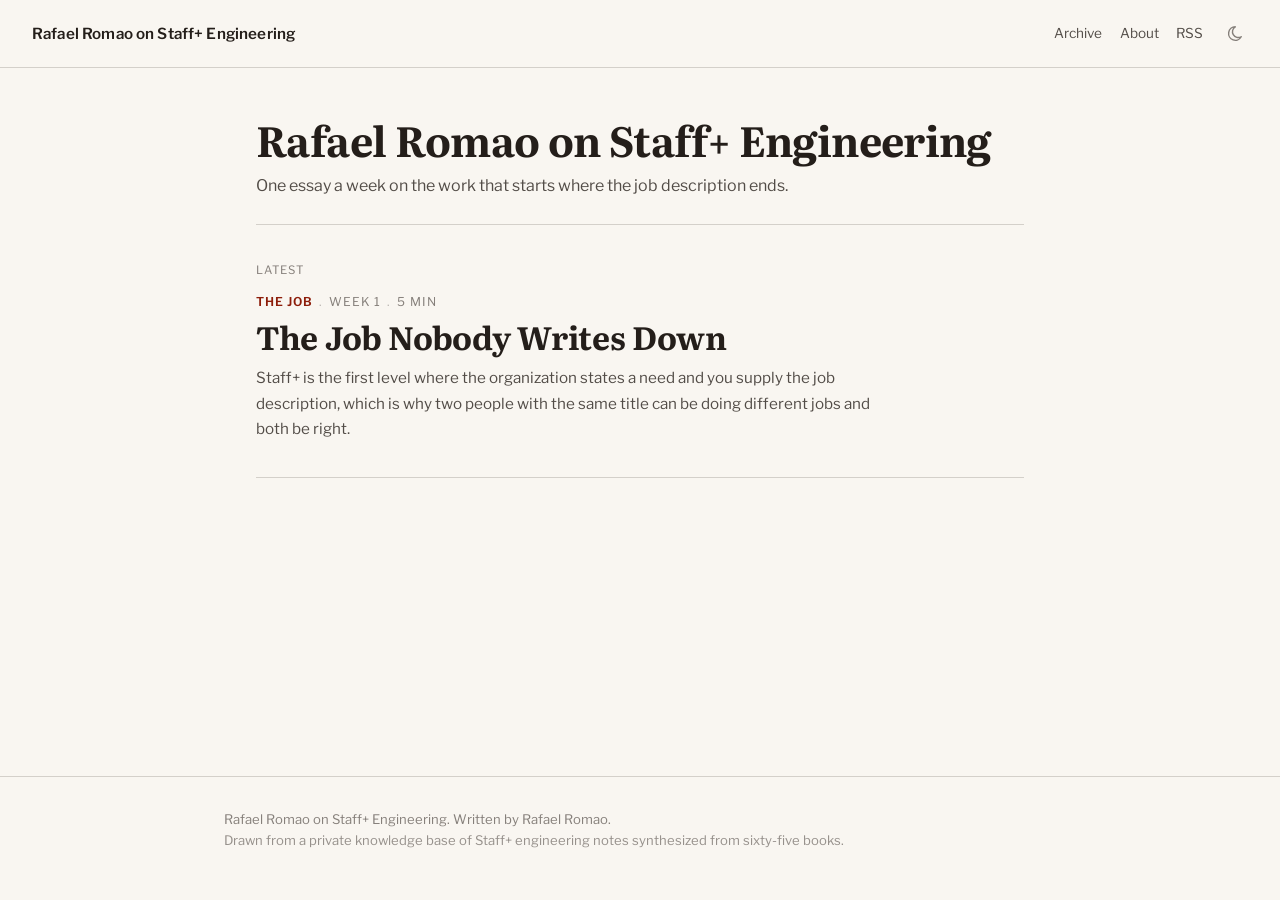
==== blog/index.html @ dcf48ba0 "Blog: publish what is due on 2026-09-22" ====
<!doctype html>
<html lang="en">
<head>
<meta charset="utf-8">
<meta name="viewport" content="width=device-width, initial-scale=1, viewport-fit=cover">
<meta name="color-scheme" content="light dark">
<meta name="theme-color" content="#f9f7f2">
<title>Rafael Romao on Staff+ Engineering</title>
<meta name="description" content="One essay a week on the work that starts where the job description ends.">
<meta name="author" content="Rafael Romao">
<link rel="canonical" href="https://rafaelromao.github.io/blog/">
<meta property="og:type" content="website">
<meta property="og:site_name" content="Rafael Romao on Staff+ Engineering">
<meta property="og:title" content="Rafael Romao on Staff+ Engineering">
<meta property="og:description" content="One essay a week on the work that starts where the job description ends.">
<meta property="og:url" content="https://rafaelromao.github.io/blog/">
<meta name="twitter:card" content="summary_large_image">
<meta name="twitter:title" content="Rafael Romao on Staff+ Engineering">
<meta name="twitter:description" content="One essay a week on the work that starts where the job description ends.">
<link rel="alternate" type="application/rss+xml" title="Rafael Romao on Staff+ Engineering" href="https://rafaelromao.github.io/blog/rss.xml">
<link rel="icon" href="data:image/svg+xml,%3Csvg xmlns='http://www.w3.org/2000/svg' viewBox='0 0 32 32'%3E%3Crect width='32' height='32' rx='6' fill='%23a8452c'/%3E%3Ctext x='16' y='22' text-anchor='middle' font-family='Georgia,serif' font-size='18' fill='%23fbf7ef'%3ER%3C/text%3E%3C/svg%3E">
<link rel="preconnect" href="https://fonts.googleapis.com">
<link rel="preconnect" href="https://fonts.gstatic.com" crossorigin>
<link href="https://fonts.googleapis.com/css2?family=Literata:ital,opsz,wght@0,7..72,400..700;1,7..72,400..700&family=Libre+Franklin:wght@400;500;600&display=swap" rel="stylesheet">
<link rel="stylesheet" href="blog.css">
<script>
  (function () {
    try {
      var t = localStorage.getItem("kb-theme");
      if (t === "dark" || t === "light") document.documentElement.dataset.theme = t;
    } catch (e) {}
  })();
</script>
<script type="application/ld+json">{"@context": "https://schema.org", "@type": "Blog", "name": "Rafael Romao on Staff+ Engineering", "description": "One essay a week on the work that starts where the job description ends.", "url": "https://rafaelromao.github.io/blog/", "author": {"@type": "Person", "name": "Rafael Romao", "url": "https://www.linkedin.com/in/rafaelromao/"}}</script>
</head>
<body>
<a class="skip" href="#main">Skip to content</a>
<header class="masthead">
  <a class="masthead-title" href="./">Rafael Romao on Staff+ Engineering</a>
  <nav class="masthead-nav" aria-label="Sections">
    <a href="archive/">Archive</a>
    <a href="about/">About</a>
    <a href="https://rafaelromao.github.io/blog/rss.xml">RSS</a>
    <button class="theme-btn" id="theme-btn" type="button" aria-label="Switch theme">
      <svg viewBox="0 0 24 24" width="19" height="19" aria-hidden="true"><path d="M13 3.5a8.5 8.5 0 1 0 7.5 12.6A7 7 0 0 1 13 3.5z" stroke="currentColor" stroke-width="1.8" fill="none" stroke-linejoin="round"/></svg>
    </button>
  </nav>
</header>
<main id="main" tabindex="-1">
<section class="hero">
  <h1>Rafael Romao on Staff+ Engineering</h1>
  <p class="tagline">One essay a week on the work that starts where the job description ends.</p>
</section>
<section class="latest">
  <p class="eyebrow">Latest</p>
  <a class="latest-link" href="the-job-nobody-writes-down/">
    <p class="card-meta"><span class="track">The Job</span><span class="dot">.</span>Week 1<span class="dot">.</span>5 min</p>
    <h2>The Job Nobody Writes Down</h2>
    <p class="card-summary">Staff+ is the first level where the organization states a need and you supply the job description, which is why two people with the same title can be doing different jobs and both be right.</p>
  </a>
</section>

</main>
<footer class="site-foot">
  <p>Rafael Romao on Staff+ Engineering. Written by Rafael Romao.</p>
  <p class="foot-note">Drawn from a private knowledge base of Staff+ engineering notes synthesized from sixty-five books.</p>
</footer>
<script>
  (function () {
    var btn = document.getElementById("theme-btn");
    if (!btn) return;
    btn.addEventListener("click", function () {
      var root = document.documentElement;
      var dark = root.dataset.theme
        ? root.dataset.theme === "dark"
        : matchMedia("(prefers-color-scheme: dark)").matches;
      root.dataset.theme = dark ? "light" : "dark";
      try { localStorage.setItem("kb-theme", root.dataset.theme); } catch (e) {}
    });
  })();
</script>
</body>
</html>
---- blog/blog.css ----
/* Public blog. Shares the knowledge base's design system: paper and rust in light,
   Tokyo Night in dark, Literata for reading and Libre Franklin for apparatus.
   Mobile-first. No framework, no build step beyond the copy into public/. */

:root {
  --paper: oklch(0.975 0.008 85);
  --paper-2: oklch(0.955 0.010 85);
  --paper-3: oklch(0.925 0.012 85);
  --ink: oklch(0.24 0.012 60);
  --ink-2: oklch(0.42 0.012 60);
  --ink-3: oklch(0.60 0.010 60);
  --rule: oklch(0.86 0.010 80);
  --accent: oklch(0.50 0.16 32);
  --accent-ink: oklch(0.42 0.15 32);
  --accent-wash: oklch(0.94 0.035 40);

  --font-read: "Literata", Georgia, "Iowan Old Style", "Times New Roman", serif;
  --font-ui: "Libre Franklin", system-ui, -apple-system, "Segoe UI", Roboto, sans-serif;
  --font-code: ui-monospace, "SF Mono", Menlo, Consolas, "Liberation Mono", monospace;

  --measure: 40rem;
  --wide: 52rem;
  --ease: cubic-bezier(0.16, 1, 0.3, 1);
  --dur: 150ms;

  color-scheme: light;
}

@media (prefers-color-scheme: dark) {
  :root:not([data-theme="light"]) {
    --paper: #1a1b26;
    --paper-2: #16161e;
    --paper-3: #24283b;
    --ink: #c0caf5;
    --ink-2: #a9b1d6;
    --ink-3: #737aa2;
    --rule: #2f3549;
    --accent: #7aa2f7;
    --accent-ink: #7dcfff;
    --accent-wash: #283457;
    color-scheme: dark;
  }
}
:root[data-theme="dark"] {
  --paper: #1a1b26;
  --paper-2: #16161e;
  --paper-3: #24283b;
  --ink: #c0caf5;
  --ink-2: #a9b1d6;
  --ink-3: #737aa2;
  --rule: #2f3549;
  --accent: #7aa2f7;
  --accent-ink: #7dcfff;
  --accent-wash: #283457;
  color-scheme: dark;
}

@media (prefers-reduced-motion: reduce) { :root { --dur: 0ms; } }

/* ---------- base ---------- */
*, *::before, *::after { box-sizing: border-box; }
html { -webkit-text-size-adjust: 100%; }
body {
  margin: 0;
  background: var(--paper);
  color: var(--ink);
  font-family: var(--font-read);
  font-size: 1.0625rem;
  line-height: 1.65;
  font-kerning: normal;
  font-optical-sizing: auto;
  min-height: 100dvh;
  display: flex;
  flex-direction: column;
}
a { color: var(--accent); text-decoration: none; }
a:hover { color: var(--accent-ink); }
::selection { background: var(--accent-wash); color: var(--ink); }
:focus-visible { outline: 2px solid var(--accent); outline-offset: 2px; border-radius: 2px; }
img { max-width: 100%; height: auto; }

.skip {
  position: absolute; left: -9999px; top: 0; z-index: 20;
  background: var(--paper-2); color: var(--ink);
  padding: 0.6rem 1rem; font-family: var(--font-ui); border: 1px solid var(--rule);
}
.skip:focus { left: 0.5rem; top: 0.5rem; }

/* ---------- masthead ---------- */
.masthead {
  display: flex; align-items: center; gap: 1rem; flex-wrap: wrap;
  padding: 1.1rem 1.25rem;
  border-bottom: 1px solid var(--rule);
  font-family: var(--font-ui);
}
.masthead-title {
  font-weight: 600; font-size: 0.95rem; letter-spacing: 0.01em;
  color: var(--ink); margin-right: auto;
}
.masthead-title:hover { color: var(--accent); }
.masthead-nav { display: flex; align-items: center; gap: 1.1rem; font-size: 0.85rem; }
.masthead-nav a { color: var(--ink-2); }
.masthead-nav a:hover { color: var(--accent); }
.theme-btn {
  display: inline-flex; align-items: center; justify-content: center;
  background: none; border: 0; padding: 0.25rem; cursor: pointer;
  color: var(--ink-3); border-radius: 4px;
}
.theme-btn:hover { color: var(--accent); }

main { flex: 1 0 auto; width: 100%; max-width: var(--wide); margin: 0 auto; padding: 0 1.25rem; }

/* ---------- front page ---------- */
.hero { padding: 3rem 0 1.5rem; border-bottom: 1px solid var(--rule); }
.hero h1 { font-size: clamp(1.9rem, 5vw, 2.6rem); line-height: 1.15; margin: 0 0 0.6rem; letter-spacing: -0.015em; }
.tagline { font-family: var(--font-ui); color: var(--ink-2); font-size: 1rem; margin: 0; max-width: var(--measure); }
.empty { font-family: var(--font-ui); color: var(--ink-3); padding: 2.5rem 0; }

.eyebrow {
  font-family: var(--font-ui); font-size: 0.72rem; text-transform: uppercase;
  letter-spacing: 0.09em; color: var(--ink-3); margin: 0 0 0.75rem;
}
.latest { padding: 2.25rem 0; border-bottom: 1px solid var(--rule); }
.latest-link { display: block; color: inherit; }
.latest-link h2 {
  font-size: clamp(1.5rem, 4vw, 2rem); line-height: 1.2; margin: 0.35rem 0 0.6rem;
  letter-spacing: -0.01em; color: var(--ink);
}
.latest-link:hover h2 { color: var(--accent); }

.card-meta, .post-meta {
  font-family: var(--font-ui); font-size: 0.76rem; color: var(--ink-3);
  text-transform: uppercase; letter-spacing: 0.07em; margin: 0;
}
.track { color: var(--accent-ink); font-weight: 600; }
.dot { padding: 0 0.5em; opacity: 0.55; }
.card-summary { font-family: var(--font-ui); color: var(--ink-2); margin: 0; font-size: 0.95rem; max-width: var(--measure); }

.listing { padding: 2rem 0; }
.listing-head {
  font-family: var(--font-ui); font-size: 0.78rem; text-transform: uppercase;
  letter-spacing: 0.09em; color: var(--ink-3); font-weight: 600;
  margin: 0 0 1rem; padding-bottom: 0.5rem; border-bottom: 1px solid var(--rule);
}
.cards { list-style: none; margin: 0; padding: 0; display: grid; gap: 1.75rem; }
.card-link { display: block; color: inherit; }
.card-title { font-size: 1.2rem; line-height: 1.3; margin: 0.3rem 0 0.4rem; color: var(--ink); }
.card-link:hover .card-title { color: var(--accent); }
.more { font-family: var(--font-ui); font-size: 0.9rem; margin: 1.75rem 0 0; }

/* ---------- article ---------- */
.post { padding: 2.5rem 0 1rem; }
.post-head { max-width: var(--measure); }
.post-head h1 {
  font-size: clamp(1.8rem, 5vw, 2.5rem); line-height: 1.15;
  margin: 0.5rem 0 0.75rem; letter-spacing: -0.015em;
}
.deck {
  font-family: var(--font-ui); font-size: 1.075rem; line-height: 1.5;
  color: var(--ink-2); margin: 0 0 1.25rem;
}
.byline {
  font-family: var(--font-ui); font-size: 0.8rem; color: var(--ink-3);
  margin: 0; padding-bottom: 1.5rem; border-bottom: 1px solid var(--rule);
}
/* Present only when the article has been published on LinkedIn as well. */
.byline a.also {
  color: var(--ink-2); text-decoration: underline;
  text-decoration-color: var(--rule); text-underline-offset: 0.15em;
}
.byline a.also:hover { color: var(--accent); text-decoration-color: currentColor; }
@media (pointer: coarse) { .byline a.also { display: inline-block; padding: 0.6rem 0; } }

.toc {
  font-family: var(--font-ui); font-size: 0.875rem;
  margin: 1.75rem 0; padding: 1rem 1.25rem;
  background: var(--paper-2); border: 1px solid var(--rule); border-radius: 6px;
  max-width: var(--measure);
}
.toc-head {
  margin: 0 0 0.5rem; font-size: 0.72rem; text-transform: uppercase;
  letter-spacing: 0.08em; color: var(--ink-3);
}
.toc ol { margin: 0; padding-left: 1.1rem; }
.toc li { margin: 0.3rem 0; }
.toc a { color: var(--ink-2); }
.toc a:hover { color: var(--accent); }

.prose { max-width: var(--measure); }
.prose > * { margin-inline: 0; }
.prose p { margin: 0 0 1.35rem; }
.prose h2 {
  font-size: 1.45rem; line-height: 1.25; letter-spacing: -0.01em;
  margin: 2.75rem 0 0.9rem; scroll-margin-top: 1.5rem;
}
.prose h3 { font-size: 1.15rem; line-height: 1.3; margin: 2rem 0 0.7rem; scroll-margin-top: 1.5rem; }
.prose h4 { font-size: 1rem; font-family: var(--font-ui); margin: 1.6rem 0 0.5rem; }
.prose ul, .prose ol { margin: 0 0 1.35rem; padding-left: 1.35rem; }
.prose li { margin: 0.45rem 0; }
.prose li > ul, .prose li > ol { margin: 0.45rem 0 0; }
.prose strong { font-weight: 650; }
.prose hr { border: 0; border-top: 1px solid var(--rule); margin: 2.5rem 0; }

.prose code {
  font-family: var(--font-code); font-size: 0.875em;
  background: var(--paper-3); padding: 0.12em 0.34em; border-radius: 3px;
}
.prose pre {
  background: var(--paper-2); border: 1px solid var(--rule); border-radius: 6px;
  padding: 1rem 1.1rem; overflow-x: auto; margin: 0 0 1.35rem;
  font-size: 0.875rem; line-height: 1.55;
}
.prose pre code { background: none; padding: 0; font-size: inherit; }

.prose blockquote {
  margin: 0 0 1.35rem; padding: 0.2rem 0 0.2rem 1.15rem;
  border-left: 3px solid var(--rule); color: var(--ink-2); font-style: italic;
}
.prose blockquote p:last-child { margin-bottom: 0; }

.callout {
  display: block; margin: 0 0 1.35rem; padding: 1rem 1.15rem;
  background: var(--paper-2); border: 1px solid var(--rule);
  border-left: 3px solid var(--accent); border-radius: 0 6px 6px 0;
  font-family: var(--font-ui); font-size: 0.95rem;
}
.callout p { margin: 0 0 0.7rem; }
.callout p:last-child { margin-bottom: 0; }
.callout-title {
  font-weight: 600; font-size: 0.78rem; text-transform: uppercase;
  letter-spacing: 0.07em; color: var(--accent-ink);
}
.callout ul, .callout ol { margin: 0.5rem 0 0; padding-left: 1.2rem; }

.note-ref { font-style: italic; color: var(--ink-2); }

.table-wrap { overflow-x: auto; margin: 0 0 1.35rem; }
.prose table {
  border-collapse: collapse; width: 100%;
  font-family: var(--font-ui); font-size: 0.9rem;
}
.prose th, .prose td {
  border-bottom: 1px solid var(--rule); padding: 0.6rem 0.8rem;
  text-align: left; vertical-align: top;
}
.prose th {
  font-weight: 600; font-size: 0.76rem; text-transform: uppercase;
  letter-spacing: 0.06em; color: var(--ink-3); border-bottom-color: var(--ink-3);
}
.prose tbody tr:last-child td { border-bottom: 0; }

/* ---------- apparatus ---------- */
.tags {
  list-style: none; display: flex; flex-wrap: wrap; gap: 0.5rem;
  margin: 2.5rem 0 0; padding: 0; max-width: var(--measure);
}
.tags li {
  font-family: var(--font-ui); font-size: 0.74rem; color: var(--ink-3);
  border: 1px solid var(--rule); border-radius: 999px; padding: 0.2rem 0.65rem;
}
.apparatus {
  max-width: var(--measure); margin: 2.25rem 0 0;
  padding-top: 1.5rem; border-top: 1px solid var(--rule);
  font-family: var(--font-ui);
}
.apparatus h2 {
  font-size: 0.78rem; text-transform: uppercase; letter-spacing: 0.09em;
  color: var(--ink-3); font-weight: 600; margin: 0 0 0.75rem;
}
.apparatus-note { font-size: 0.85rem; color: var(--ink-3); margin: 0 0 0.75rem; }
.note-list, .source-list { list-style: none; margin: 0; padding: 0; font-size: 0.9rem; color: var(--ink-2); }
.note-list li, .source-list li { padding: 0.25rem 0; }
.source-list li { font-style: italic; }

.prevnext {
  display: grid; gap: 1rem; max-width: var(--measure);
  margin: 3rem 0 1rem; padding-top: 1.5rem; border-top: 1px solid var(--rule);
  font-family: var(--font-ui);
}
@media (min-width: 34rem) { .prevnext { grid-template-columns: 1fr 1fr; } }
.pn { font-size: 0.95rem; line-height: 1.35; color: var(--ink); }
.pn span {
  display: block; font-size: 0.72rem; text-transform: uppercase;
  letter-spacing: 0.08em; color: var(--ink-3); margin-bottom: 0.3rem;
}
.pn:hover { color: var(--accent); }
.pn.next { text-align: left; }
@media (min-width: 34rem) { .pn.next { text-align: right; } }

/* ---------- footer ---------- */
.site-foot {
  flex: 0 0 auto; margin-top: 3rem; padding: 2rem 1.25rem 3rem;
  border-top: 1px solid var(--rule);
  font-family: var(--font-ui); font-size: 0.82rem; color: var(--ink-3);
}
.site-foot p { margin: 0 auto; max-width: var(--wide); }
.foot-note { margin-top: 0.4rem; opacity: 0.85; }

@media (min-width: 48rem) {
  .masthead { padding: 1.25rem 2rem; }
  main { padding: 0 2rem; }
  .site-foot { padding: 2rem 2rem 3rem; }
  .cards { gap: 2rem; }
}
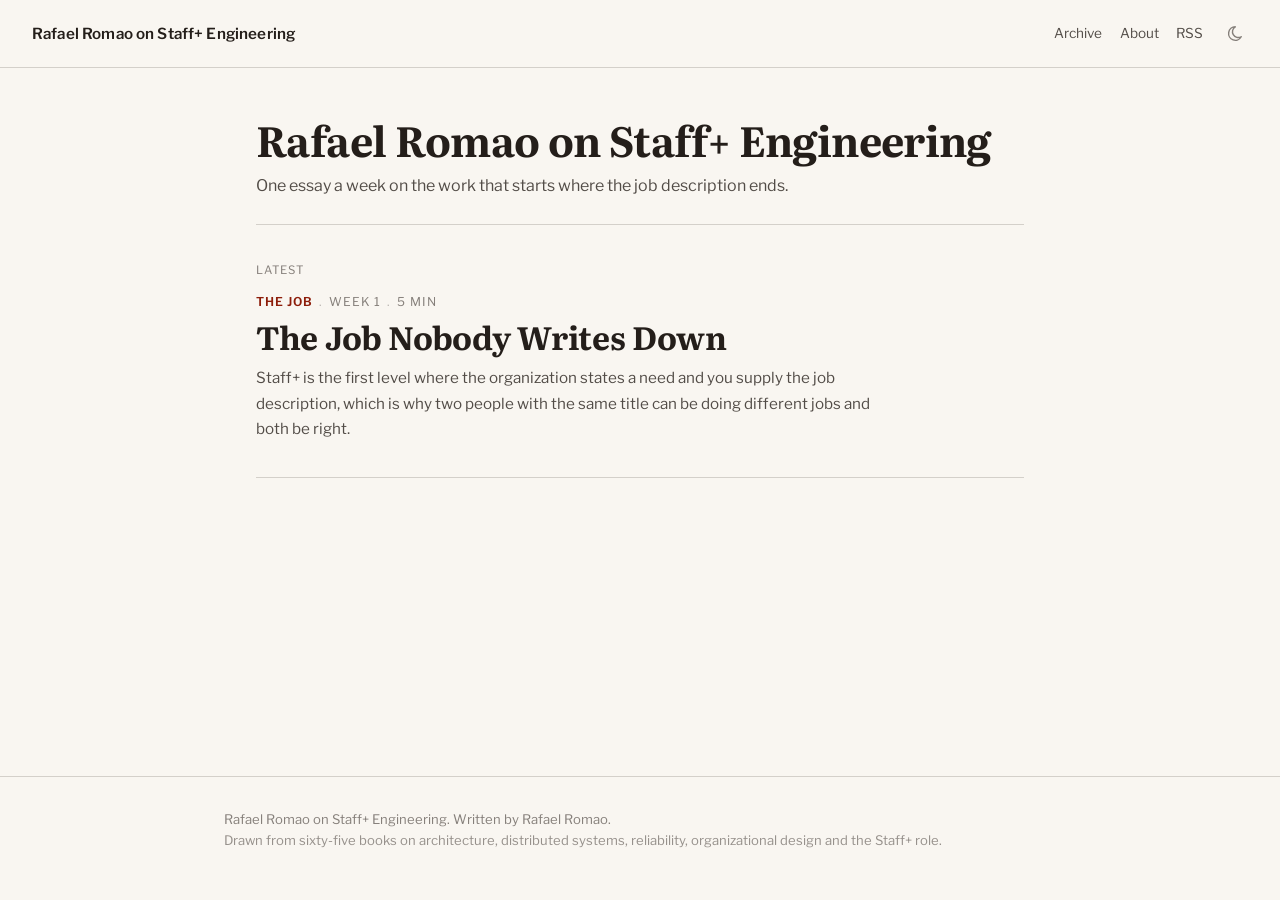
==== commit ed446cd7: "Blog: publish what is due on 2026-09-22" ====
--- a/blog/index.html
+++ b/blog/index.html
@@ -63,7 +63,7 @@
 </main>
 <footer class="site-foot">
   <p>Rafael Romao on Staff+ Engineering. Written by Rafael Romao.</p>
-  <p class="foot-note">Drawn from a private knowledge base of Staff+ engineering notes synthesized from sixty-five books.</p>
+  <p class="foot-note">Drawn from sixty-five books on architecture, distributed systems, reliability, organizational design and the Staff+ role.</p>
 </footer>
 <script>
   (function () {
--- a/blog/blog.css
+++ b/blog/blog.css
@@ -1,4 +1,4 @@
-/* Public blog. Shares the knowledge base's design system: paper and rust in light,
+/* Public blog. Shares the reader's design system: paper and rust in light,
    Tokyo Night in dark, Literata for reading and Libre Franklin for apparatus.
    Mobile-first. No framework, no build step beyond the copy into public/. */
 
@@ -267,9 +267,8 @@
   font-size: 0.78rem; text-transform: uppercase; letter-spacing: 0.09em;
   color: var(--ink-3); font-weight: 600; margin: 0 0 0.75rem;
 }
-.apparatus-note { font-size: 0.85rem; color: var(--ink-3); margin: 0 0 0.75rem; }
-.note-list, .source-list { list-style: none; margin: 0; padding: 0; font-size: 0.9rem; color: var(--ink-2); }
-.note-list li, .source-list li { padding: 0.25rem 0; }
+.source-list { list-style: none; margin: 0; padding: 0; font-size: 0.9rem; color: var(--ink-2); }
+.source-list li { padding: 0.25rem 0; }
 .source-list li { font-style: italic; }
 
 .prevnext {
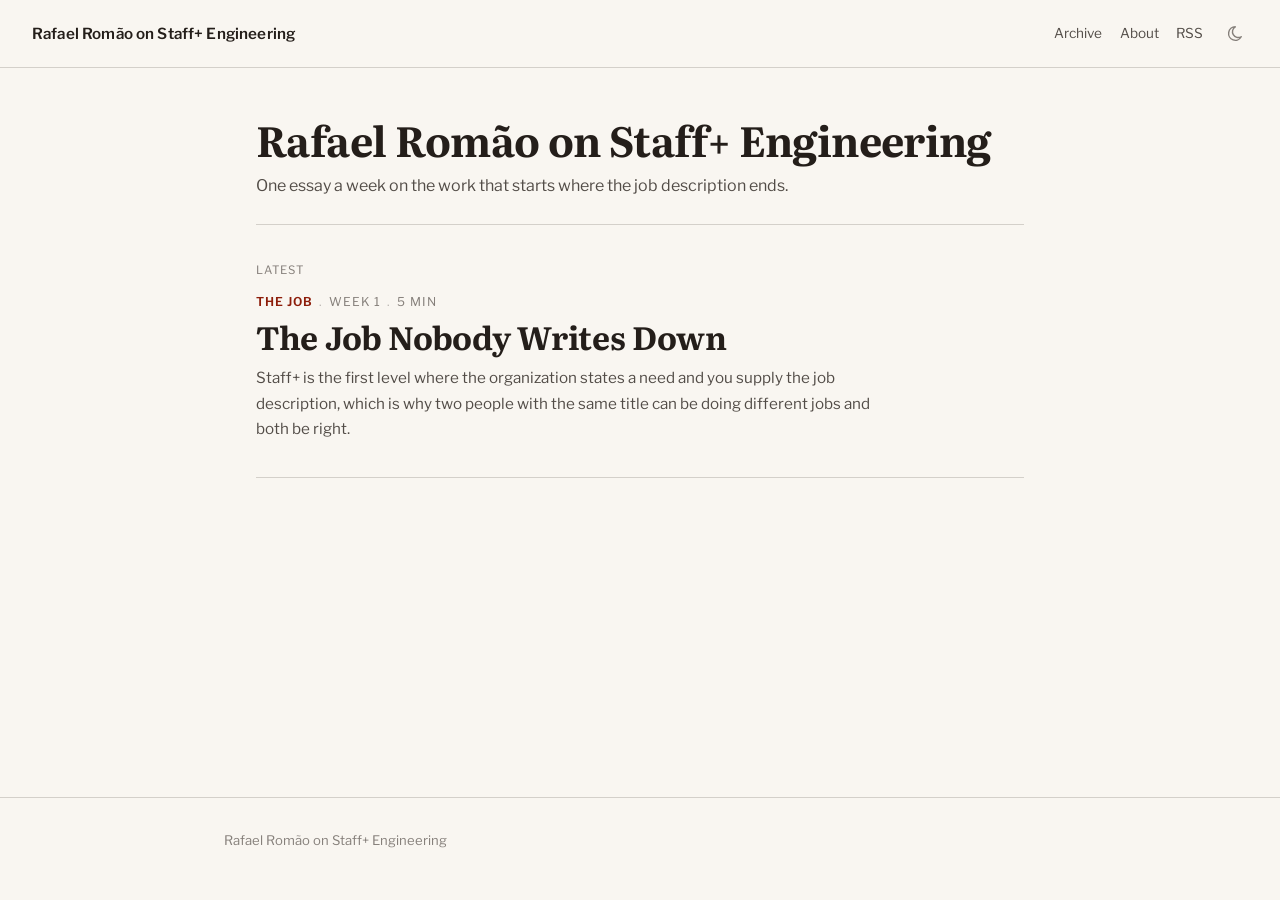
==== commit 50b66ce2: "Blog: publish what is due on 2026-09-22" ====
--- a/blog/index.html
+++ b/blog/index.html
@@ -5,19 +5,19 @@
 <meta name="viewport" content="width=device-width, initial-scale=1, viewport-fit=cover">
 <meta name="color-scheme" content="light dark">
 <meta name="theme-color" content="#f9f7f2">
-<title>Rafael Romao on Staff+ Engineering</title>
+<title>Rafael Romão on Staff+ Engineering</title>
 <meta name="description" content="One essay a week on the work that starts where the job description ends.">
-<meta name="author" content="Rafael Romao">
+<meta name="author" content="Rafael Romão">
 <link rel="canonical" href="https://rafaelromao.github.io/blog/">
 <meta property="og:type" content="website">
-<meta property="og:site_name" content="Rafael Romao on Staff+ Engineering">
-<meta property="og:title" content="Rafael Romao on Staff+ Engineering">
+<meta property="og:site_name" content="Rafael Romão on Staff+ Engineering">
+<meta property="og:title" content="Rafael Romão on Staff+ Engineering">
 <meta property="og:description" content="One essay a week on the work that starts where the job description ends.">
 <meta property="og:url" content="https://rafaelromao.github.io/blog/">
 <meta name="twitter:card" content="summary_large_image">
-<meta name="twitter:title" content="Rafael Romao on Staff+ Engineering">
+<meta name="twitter:title" content="Rafael Romão on Staff+ Engineering">
 <meta name="twitter:description" content="One essay a week on the work that starts where the job description ends.">
-<link rel="alternate" type="application/rss+xml" title="Rafael Romao on Staff+ Engineering" href="https://rafaelromao.github.io/blog/rss.xml">
+<link rel="alternate" type="application/rss+xml" title="Rafael Romão on Staff+ Engineering" href="https://rafaelromao.github.io/blog/rss.xml">
 <link rel="icon" href="data:image/svg+xml,%3Csvg xmlns='http://www.w3.org/2000/svg' viewBox='0 0 32 32'%3E%3Crect width='32' height='32' rx='6' fill='%23a8452c'/%3E%3Ctext x='16' y='22' text-anchor='middle' font-family='Georgia,serif' font-size='18' fill='%23fbf7ef'%3ER%3C/text%3E%3C/svg%3E">
 <link rel="preconnect" href="https://fonts.googleapis.com">
 <link rel="preconnect" href="https://fonts.gstatic.com" crossorigin>
@@ -31,12 +31,12 @@
     } catch (e) {}
   })();
 </script>
-<script type="application/ld+json">{"@context": "https://schema.org", "@type": "Blog", "name": "Rafael Romao on Staff+ Engineering", "description": "One essay a week on the work that starts where the job description ends.", "url": "https://rafaelromao.github.io/blog/", "author": {"@type": "Person", "name": "Rafael Romao", "url": "https://www.linkedin.com/in/rafaelromao/"}}</script>
+<script type="application/ld+json">{"@context": "https://schema.org", "@type": "Blog", "name": "Rafael Romão on Staff+ Engineering", "description": "One essay a week on the work that starts where the job description ends.", "url": "https://rafaelromao.github.io/blog/", "author": {"@type": "Person", "name": "Rafael Romão", "url": "https://www.linkedin.com/in/rafaelromao/"}}</script>
 </head>
 <body>
 <a class="skip" href="#main">Skip to content</a>
 <header class="masthead">
-  <a class="masthead-title" href="./">Rafael Romao on Staff+ Engineering</a>
+  <a class="masthead-title" href="./">Rafael Romão on Staff+ Engineering</a>
   <nav class="masthead-nav" aria-label="Sections">
     <a href="archive/">Archive</a>
     <a href="about/">About</a>
@@ -48,7 +48,7 @@
 </header>
 <main id="main" tabindex="-1">
 <section class="hero">
-  <h1>Rafael Romao on Staff+ Engineering</h1>
+  <h1>Rafael Romão on Staff+ Engineering</h1>
   <p class="tagline">One essay a week on the work that starts where the job description ends.</p>
 </section>
 <section class="latest">
@@ -62,8 +62,7 @@
 
 </main>
 <footer class="site-foot">
-  <p>Rafael Romao on Staff+ Engineering. Written by Rafael Romao.</p>
-  <p class="foot-note">Drawn from sixty-five books on architecture, distributed systems, reliability, organizational design and the Staff+ role.</p>
+  <p>Rafael Romão on Staff+ Engineering</p>
 </footer>
 <script>
   (function () {
--- a/blog/blog.css
+++ b/blog/blog.css
@@ -269,7 +269,10 @@
 }
 .source-list { list-style: none; margin: 0; padding: 0; font-size: 0.9rem; color: var(--ink-2); }
 .source-list li { padding: 0.25rem 0; }
-.source-list li { font-style: italic; }
+/* The title is the work, so it carries the italic; the author beside it does not. */
+.source-list cite { font-style: italic; }
+.source-list a { color: inherit; text-decoration-color: var(--rule); }
+.source-list a:hover { color: var(--ink-1); text-decoration-color: currentColor; }
 
 .prevnext {
   display: grid; gap: 1rem; max-width: var(--measure);
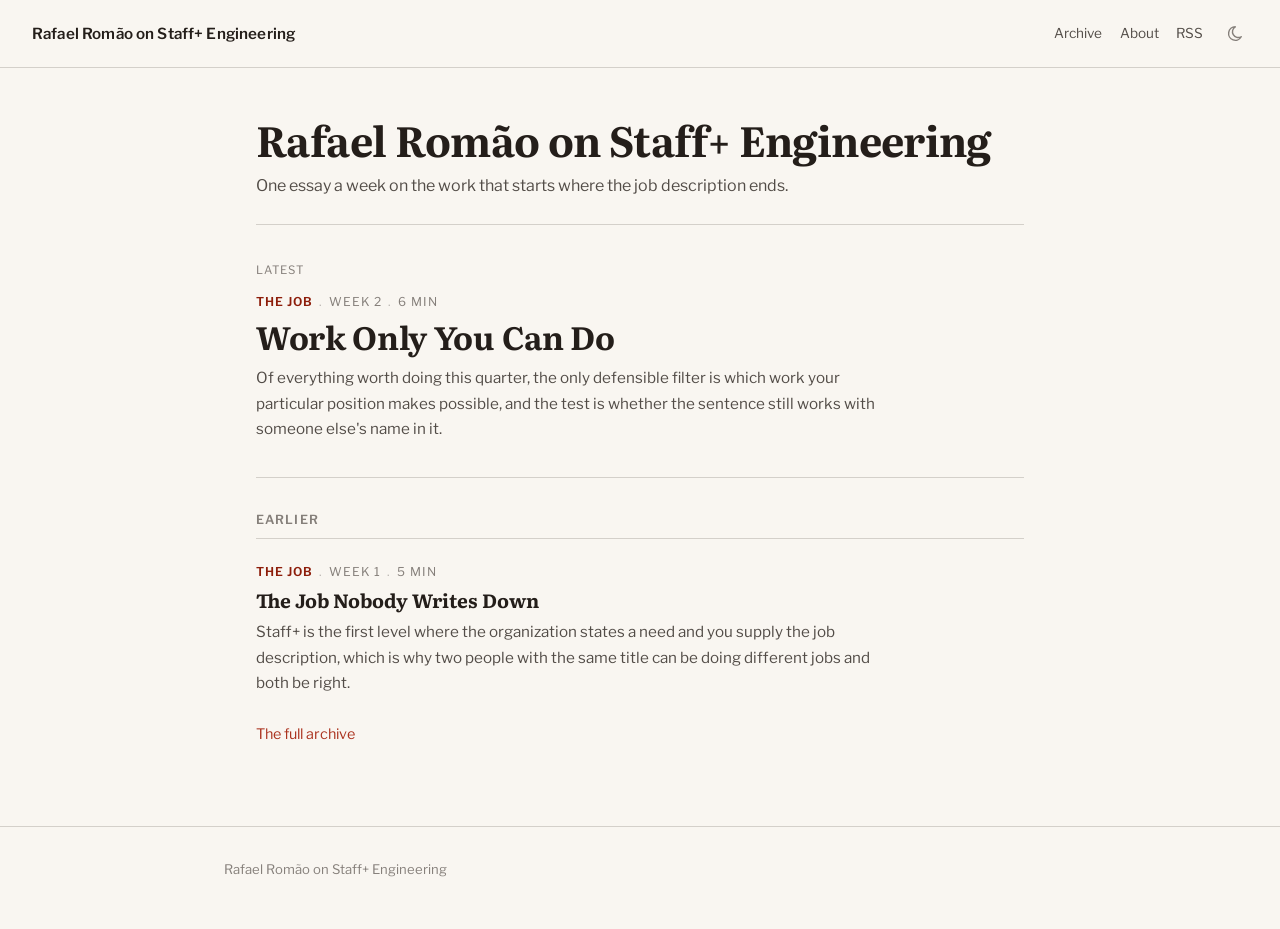
==== commit 176b7881: "Blog: publish what is due on 2026-09-28" ====
--- a/blog/index.html
+++ b/blog/index.html
@@ -53,13 +53,19 @@
 </section>
 <section class="latest">
   <p class="eyebrow">Latest</p>
-  <a class="latest-link" href="the-job-nobody-writes-down/">
-    <p class="card-meta"><span class="track">The Job</span><span class="dot">.</span>Week 1<span class="dot">.</span>5 min</p>
-    <h2>The Job Nobody Writes Down</h2>
+  <a class="latest-link" href="work-only-you-can-do/">
+    <p class="card-meta"><span class="track">The Job</span><span class="dot">.</span>Week 2<span class="dot">.</span>6 min</p>
+    <h2>Work Only You Can Do</h2>
+    <p class="card-summary">Of everything worth doing this quarter, the only defensible filter is which work your particular position makes possible, and the test is whether the sentence still works with someone else&#x27;s name in it.</p>
+  </a>
+</section>
+<section class="listing"><h2 class="listing-head">Earlier</h2><ul class="cards"><li class="card">
+  <a class="card-link" href="the-job-nobody-writes-down/">
+    <span class="card-meta"><span class="track">The Job</span><span class="dot">.</span>Week 1<span class="dot">.</span>5 min</span>
+    <h2 class="card-title">The Job Nobody Writes Down</h2>
     <p class="card-summary">Staff+ is the first level where the organization states a need and you supply the job description, which is why two people with the same title can be doing different jobs and both be right.</p>
   </a>
-</section>
-
+</li></ul><p class="more"><a href="archive/">The full archive</a></p></section>
 </main>
 <footer class="site-foot">
   <p>Rafael Romão on Staff+ Engineering</p>
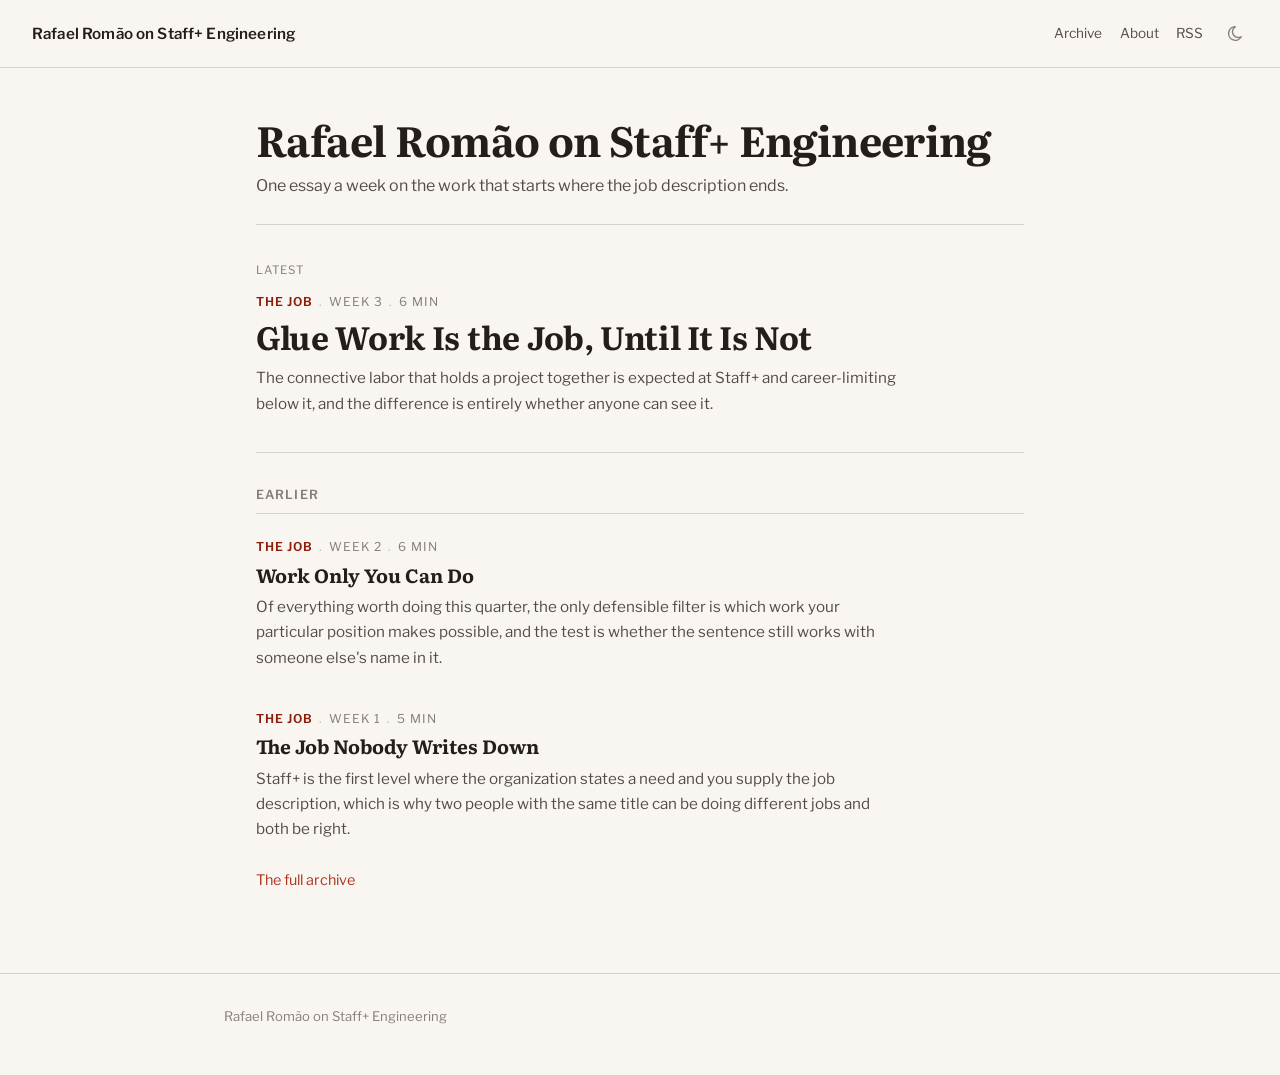
==== commit 4494c4dc: "Blog: publish what is due on 2026-10-05" ====
--- a/blog/index.html
+++ b/blog/index.html
@@ -53,13 +53,19 @@
 </section>
 <section class="latest">
   <p class="eyebrow">Latest</p>
-  <a class="latest-link" href="work-only-you-can-do/">
-    <p class="card-meta"><span class="track">The Job</span><span class="dot">.</span>Week 2<span class="dot">.</span>6 min</p>
-    <h2>Work Only You Can Do</h2>
-    <p class="card-summary">Of everything worth doing this quarter, the only defensible filter is which work your particular position makes possible, and the test is whether the sentence still works with someone else&#x27;s name in it.</p>
+  <a class="latest-link" href="glue-work-is-the-job-until-it-is-not/">
+    <p class="card-meta"><span class="track">The Job</span><span class="dot">.</span>Week 3<span class="dot">.</span>6 min</p>
+    <h2>Glue Work Is the Job, Until It Is Not</h2>
+    <p class="card-summary">The connective labor that holds a project together is expected at Staff+ and career-limiting below it, and the difference is entirely whether anyone can see it.</p>
   </a>
 </section>
 <section class="listing"><h2 class="listing-head">Earlier</h2><ul class="cards"><li class="card">
+  <a class="card-link" href="work-only-you-can-do/">
+    <span class="card-meta"><span class="track">The Job</span><span class="dot">.</span>Week 2<span class="dot">.</span>6 min</span>
+    <h2 class="card-title">Work Only You Can Do</h2>
+    <p class="card-summary">Of everything worth doing this quarter, the only defensible filter is which work your particular position makes possible, and the test is whether the sentence still works with someone else&#x27;s name in it.</p>
+  </a>
+</li><li class="card">
   <a class="card-link" href="the-job-nobody-writes-down/">
     <span class="card-meta"><span class="track">The Job</span><span class="dot">.</span>Week 1<span class="dot">.</span>5 min</span>
     <h2 class="card-title">The Job Nobody Writes Down</h2>
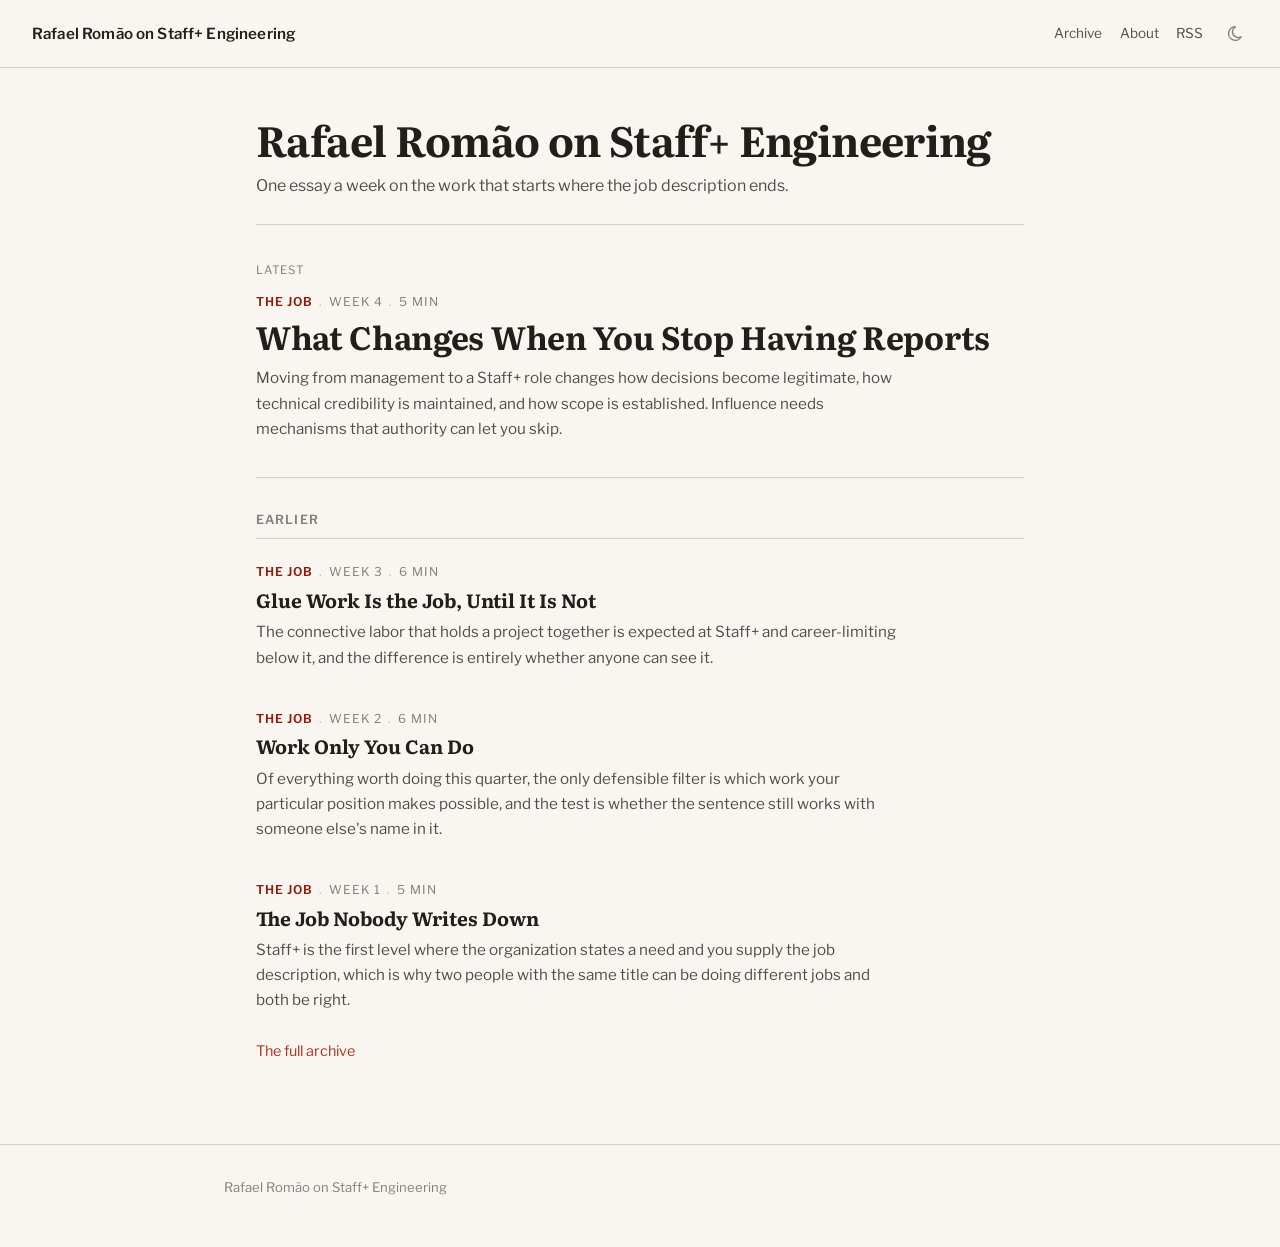
==== commit 424767bc: "Blog: publish what is due on 2026-10-12" ====
--- a/blog/index.html
+++ b/blog/index.html
@@ -53,13 +53,19 @@
 </section>
 <section class="latest">
   <p class="eyebrow">Latest</p>
-  <a class="latest-link" href="glue-work-is-the-job-until-it-is-not/">
-    <p class="card-meta"><span class="track">The Job</span><span class="dot">.</span>Week 3<span class="dot">.</span>6 min</p>
-    <h2>Glue Work Is the Job, Until It Is Not</h2>
-    <p class="card-summary">The connective labor that holds a project together is expected at Staff+ and career-limiting below it, and the difference is entirely whether anyone can see it.</p>
+  <a class="latest-link" href="what-changes-when-you-stop-having-reports/">
+    <p class="card-meta"><span class="track">The Job</span><span class="dot">.</span>Week 4<span class="dot">.</span>5 min</p>
+    <h2>What Changes When You Stop Having Reports</h2>
+    <p class="card-summary">Moving from management to a Staff+ role changes how decisions become legitimate, how technical credibility is maintained, and how scope is established. Influence needs mechanisms that authority can let you skip.</p>
   </a>
 </section>
 <section class="listing"><h2 class="listing-head">Earlier</h2><ul class="cards"><li class="card">
+  <a class="card-link" href="glue-work-is-the-job-until-it-is-not/">
+    <span class="card-meta"><span class="track">The Job</span><span class="dot">.</span>Week 3<span class="dot">.</span>6 min</span>
+    <h2 class="card-title">Glue Work Is the Job, Until It Is Not</h2>
+    <p class="card-summary">The connective labor that holds a project together is expected at Staff+ and career-limiting below it, and the difference is entirely whether anyone can see it.</p>
+  </a>
+</li><li class="card">
   <a class="card-link" href="work-only-you-can-do/">
     <span class="card-meta"><span class="track">The Job</span><span class="dot">.</span>Week 2<span class="dot">.</span>6 min</span>
     <h2 class="card-title">Work Only You Can Do</h2>
